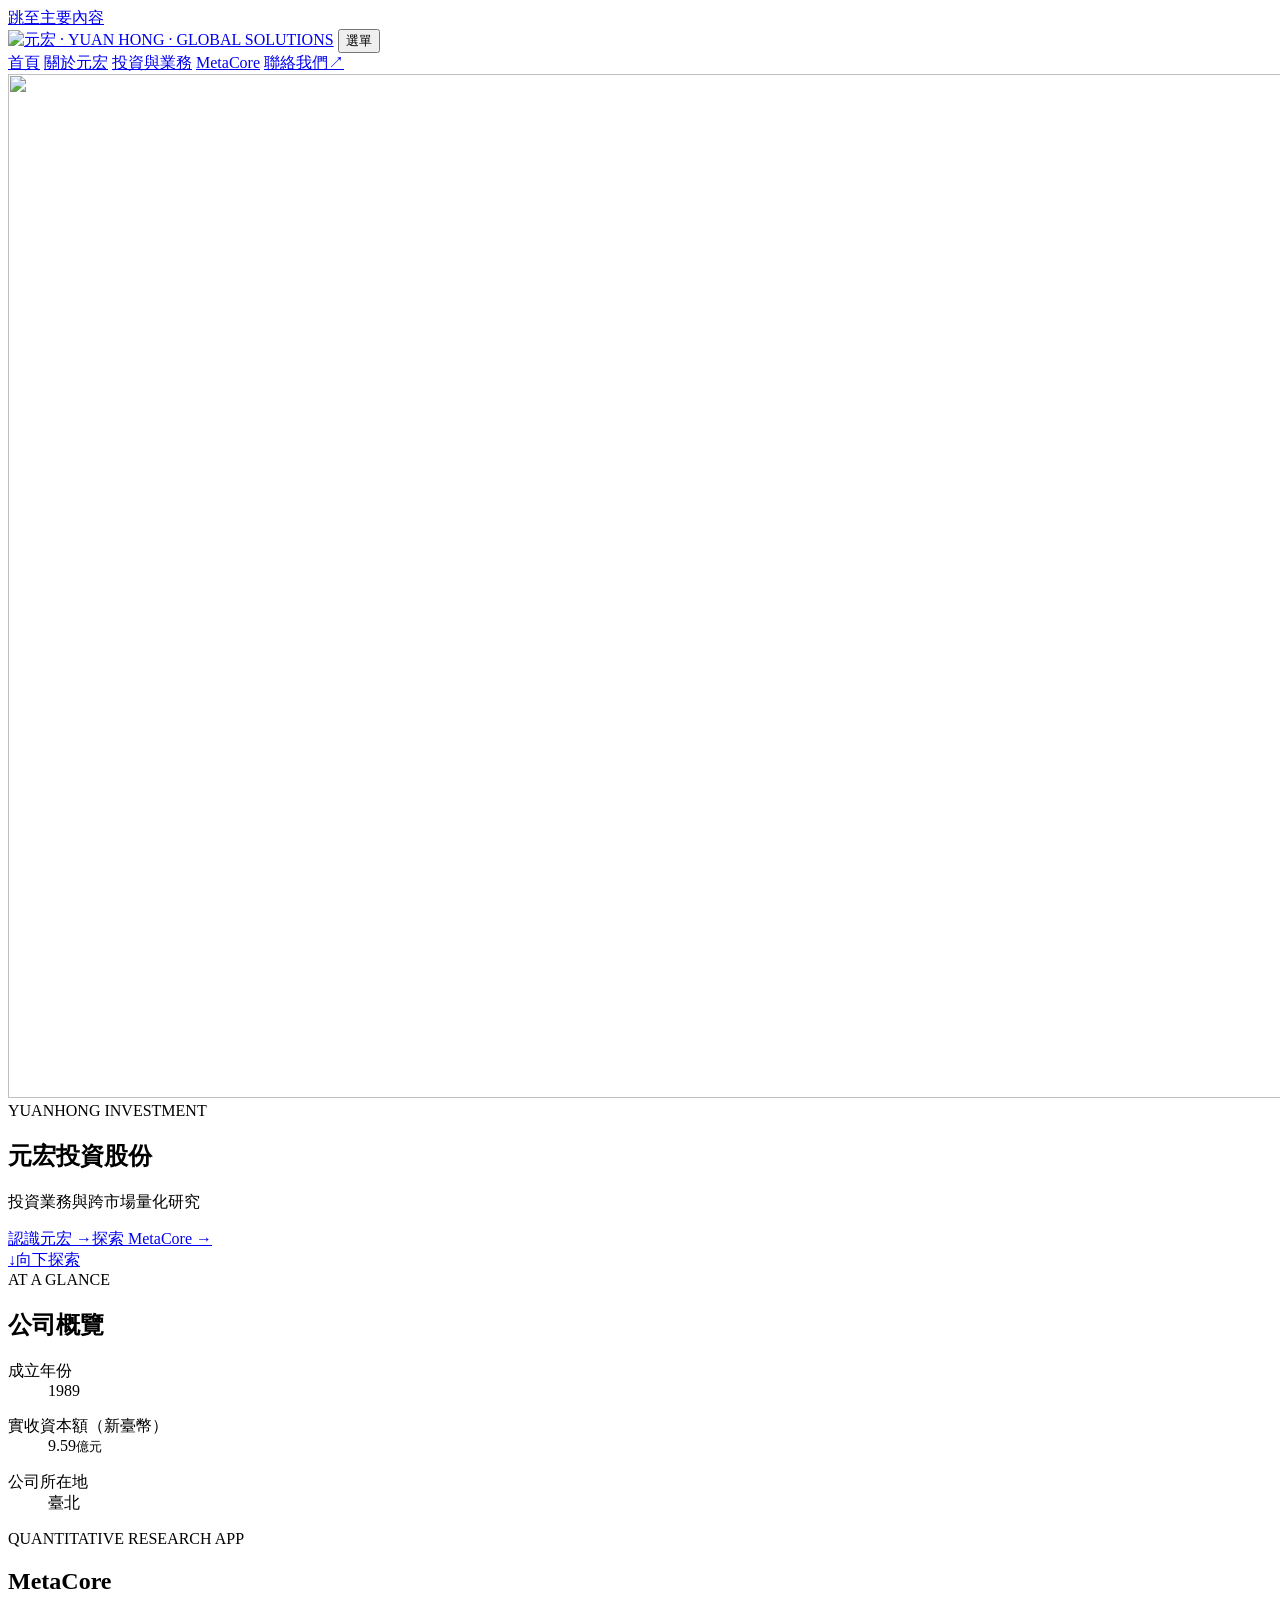
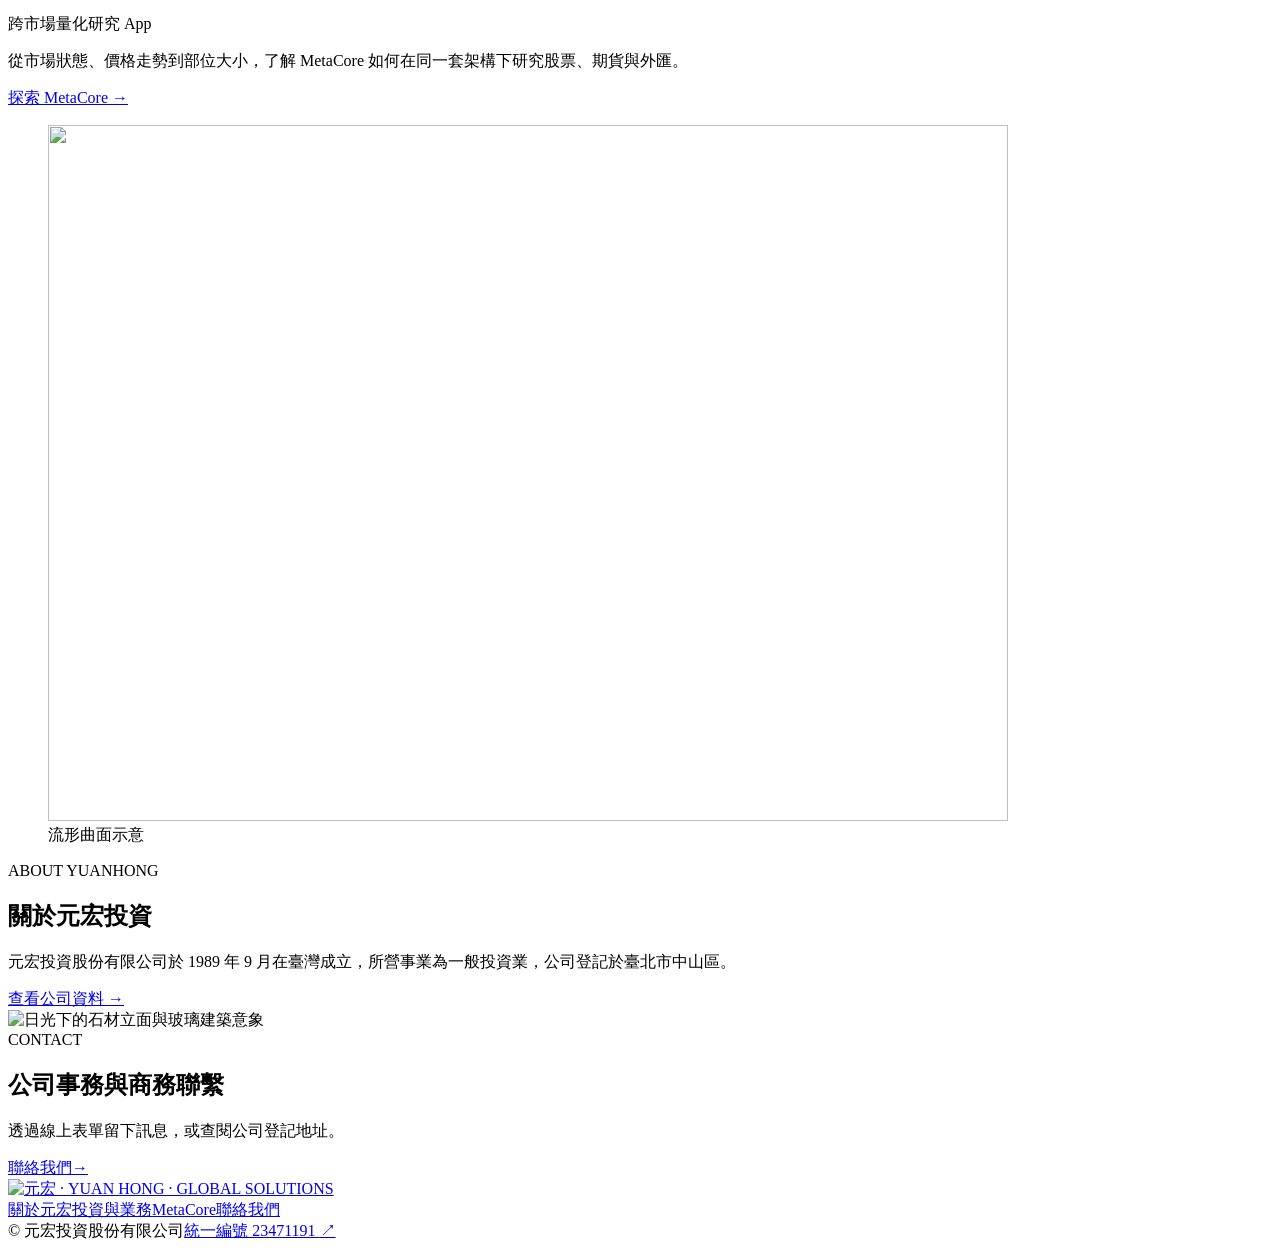
==== index.html @ 1227de46 "Add the Yuan Hong Investment website pages" ====
<!doctype html>
<html lang="zh-Hant-TW">
<head>
  <meta charset="utf-8">
  <meta name="viewport" content="width=device-width, initial-scale=1">
  <meta name="theme-color" content="#091a25">
  <meta name="description" content="元宏投資股份有限公司成立於 1989 年。瀏覽公司介紹、投資業務、MetaCore 量化研究 App 與聯絡資料。">
  <title>元宏投資股份有限公司</title>
  <link rel="icon" href="assets/brand.png" type="image/png">
  <link rel="stylesheet" href="assets/style.css">
  <link rel="stylesheet" href="assets/product.css">
  <script src="assets/site.js" defer></script>
</head>
<body><a class="skip" href="#main">跳至主要內容</a>
<header class="mast"><div class="wrap mast-inner">
  <a class="brand" href="index.html" aria-label="元宏投資股份首頁"><img class="brand-lockup" src="assets/yuanhong-global-solutions.png" width="642" height="350" alt="元宏 · YUAN HONG · GLOBAL SOLUTIONS"></a>
  <button type="button" class="menu-toggle" aria-expanded="false" aria-controls="main-nav"><span class="menu-icon" aria-hidden="true"></span><span class="menu-label">選單</span></button>
  <nav class="nav" id="main-nav" aria-label="主要導覽"><a class="nav-link" href="index.html" aria-current="page">首頁</a>
<a class="nav-link" href="about.html">關於元宏</a>
<a class="nav-link" href="business.html">投資與業務</a>
<a class="nav-link" href="metacore.html">MetaCore</a>
<a class="nav-link nav-cta" href="contact.html">聯絡我們<span class="arrow" aria-hidden="true">↗</span></a></nav>
</div></header>
<main id="main"><section class="hero">
  <img class="scenery" src="assets/coast.webp" alt="" width="1536" height="1024" fetchpriority="high">
  <div class="wrap hero-inner"><div class="eyebrow" lang="en">YUANHONG INVESTMENT</div><h1 class="corporate-head">元宏投資股份</h1><p class="subtitle">投資業務與跨市場量化研究</p><div class="hero-actions"><a class="cta gold-btn" href="about.html">認識元宏 <span class="arrow" aria-hidden="true">→</span></a><a class="hero-product" href="metacore.html">探索 MetaCore <span class="arrow" aria-hidden="true">→</span></a></div></div>
  <div class="hero-base"><div class="wrap"><a class="scroll-link" href="#overview"><i aria-hidden="true">↓</i>向下探索</a></div></div>
</section>
<section class="facts" id="overview" aria-labelledby="overview-title"><div class="wrap facts-grid">
  <div class="facts-intro"><div class="kicker" lang="en">AT A GLANCE</div><h2 id="overview-title">公司概覽</h2></div>
  <dl class="fact"><dt>成立年份</dt><dd><span class="num">1989</span></dd></dl>
  <dl class="fact"><dt>實收資本額（新臺幣）</dt><dd><span class="num">9.59</span><small>億元</small></dd></dl>
  <dl class="fact"><dt>公司所在地</dt><dd>臺北</dd></dl>
</div></section>
<section class="product-panel" aria-labelledby="product-home-title"><div class="wrap product-panel-inner">
  <div><div class="eyebrow" lang="en">QUANTITATIVE RESEARCH APP</div><h2 class="product-heading" id="product-home-title" lang="en">MetaCore</h2><p class="prod-class">跨市場量化研究 App</p>
  <p class="prod-desc">從市場狀態、價格走勢到部位大小，了解 MetaCore 如何在同一套架構下研究股票、期貨與外匯。</p><a class="cta outline-btn" href="metacore.html">探索 MetaCore <span class="arrow" aria-hidden="true">→</span></a></div><figure class="product-art"><img src="assets/manifold.webp" width="960" height="696" alt=""><figcaption>流形曲面示意</figcaption></figure>
</div></section>
<section class="section"><div class="wrap split">
  <div><div class="kicker" lang="en">ABOUT YUANHONG</div><h2>關於元宏投資</h2><p class="body-copy">元宏投資股份有限公司於 1989 年 9 月在臺灣成立，所營事業為一般投資業，公司登記於臺北市中山區。</p><a class="text-link" href="about.html">查看公司資料 <span class="arrow" aria-hidden="true">→</span></a></div>
  <img class="arch" width="1536" height="1024" loading="lazy" src="assets/architecture.webp" alt="日光下的石材立面與玻璃建築意象">
</div></section>
<section class="banner"><div class="wrap banner-row"><div><div class="eyebrow" lang="en">CONTACT</div><h2>公司事務與商務聯繫</h2><p>透過線上表單留下訊息，或查閱公司登記地址。</p></div><a class="cta outline-btn" href="contact.html#inquiry">聯絡我們<span class="arrow" aria-hidden="true">→</span></a></div></section></main>
<footer class="footer"><div class="wrap">
  <div class="footer-top"><a class="brand" href="index.html" aria-label="元宏投資股份首頁"><img class="brand-lockup" src="assets/yuanhong-global-solutions.png" width="642" height="350" alt="元宏 · YUAN HONG · GLOBAL SOLUTIONS"></a><nav class="foot-nav" aria-label="頁尾導覽"><a href="about.html">關於元宏</a><a href="business.html">投資與業務</a><a href="metacore.html">MetaCore</a><a href="contact.html">聯絡我們</a></nav></div>
  <div class="foot-base"><span>© 元宏投資股份有限公司</span><a href="https://findbiz.nat.gov.tw/fts/company/23471191" target="_blank" rel="noopener noreferrer">統一編號 23471191 <span class="arrow" aria-hidden="true">↗</span></a></div>
</div></footer></body>
</html>
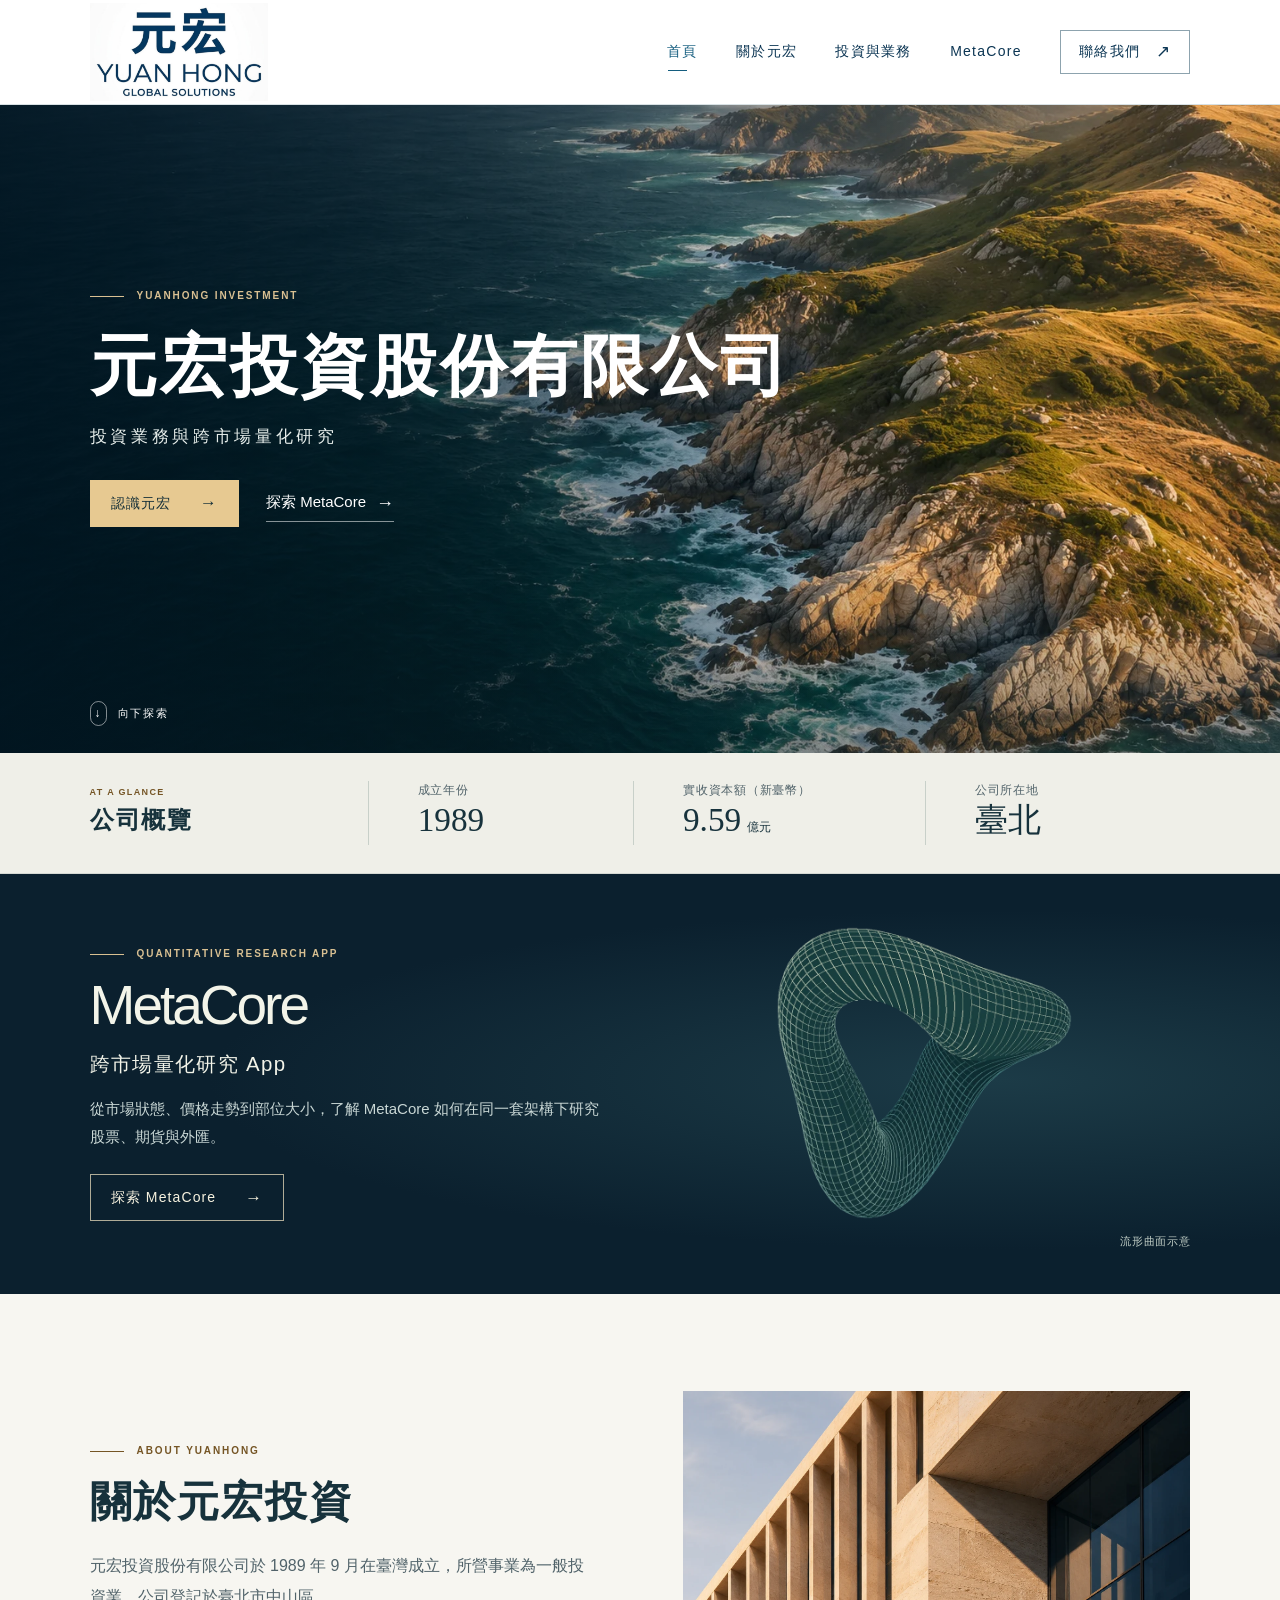
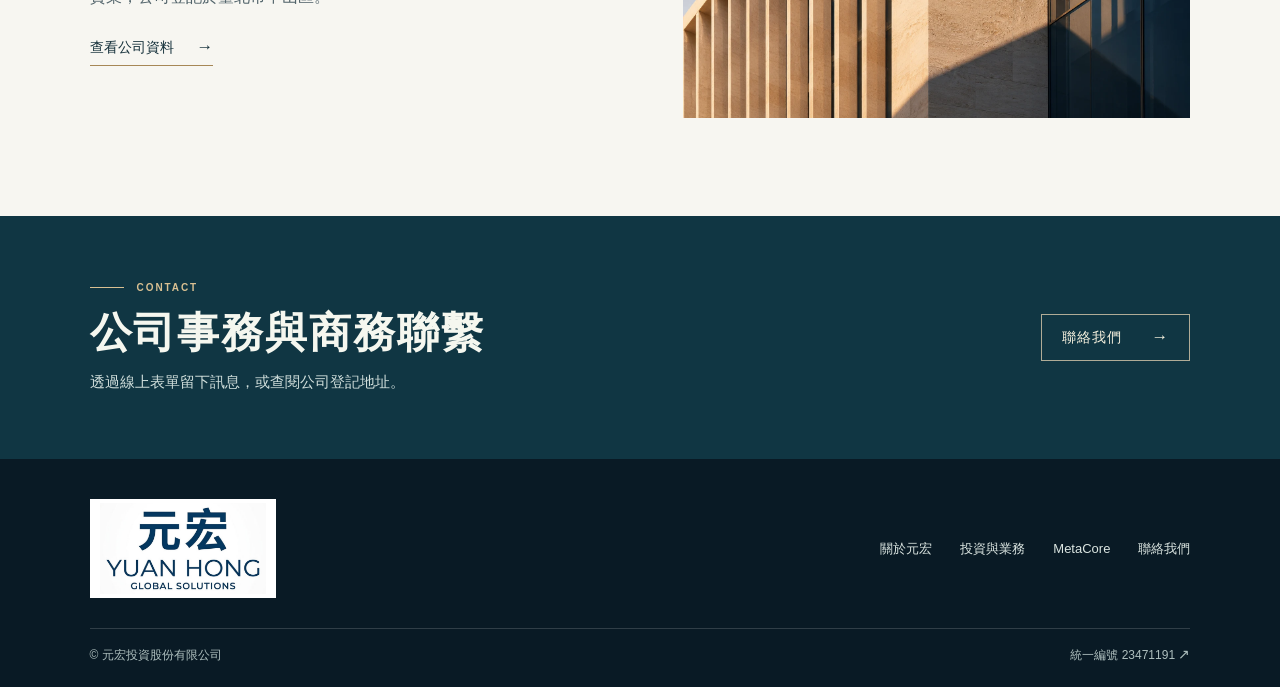
==== commit 3944e003: "Show the full registered company name in the homepage heading" ====
--- a/index.html
+++ b/index.html
@@ -23,7 +23,7 @@
 </div></header>
 <main id="main"><section class="hero">
   <img class="scenery" src="assets/coast.webp" alt="" width="1536" height="1024" fetchpriority="high">
-  <div class="wrap hero-inner"><div class="eyebrow" lang="en">YUANHONG INVESTMENT</div><h1 class="corporate-head">元宏投資股份</h1><p class="subtitle">投資業務與跨市場量化研究</p><div class="hero-actions"><a class="cta gold-btn" href="about.html">認識元宏 <span class="arrow" aria-hidden="true">→</span></a><a class="hero-product" href="metacore.html">探索 MetaCore <span class="arrow" aria-hidden="true">→</span></a></div></div>
+  <div class="wrap hero-inner"><div class="eyebrow" lang="en">YUANHONG INVESTMENT</div><h1 class="corporate-head" style="word-break: keep-all">元宏投資<wbr>股份有限公司</h1><p class="subtitle">投資業務與跨市場量化研究</p><div class="hero-actions"><a class="cta gold-btn" href="about.html">認識元宏 <span class="arrow" aria-hidden="true">→</span></a><a class="hero-product" href="metacore.html">探索 MetaCore <span class="arrow" aria-hidden="true">→</span></a></div></div>
   <div class="hero-base"><div class="wrap"><a class="scroll-link" href="#overview"><i aria-hidden="true">↓</i>向下探索</a></div></div>
 </section>
 <section class="facts" id="overview" aria-labelledby="overview-title"><div class="wrap facts-grid">
--- a/assets/style.css
+++ b/assets/style.css
@@ -0,0 +1,156 @@
+:root {
+  --navy: #0a2633;
+  --deep: #081f2b;
+  --ink: #17323c;
+  --muted: #51636a;
+  --paper: #f7f6f1;
+  --line: #d5d9d3;
+  --gold: #e7c78d;
+  --gold-ink: #755525;
+  --serif: "Noto Serif TC", "Noto Serif CJK TC", "Songti TC", "Noto Serif SC", "PMingLiU", "SimSun", Georgia, serif;
+  --sans: "Instrument Sans", "Noto Sans TC", "Microsoft JhengHei", "PingFang TC", Arial, sans-serif;
+}
+* { box-sizing: border-box; }
+html { scroll-behavior: smooth; }
+body { margin: 0; color: var(--ink); background: var(--paper); font-family: var(--sans); line-height: 1.65; }
+a { color: inherit; text-decoration: none; }
+button { font: inherit; color: inherit; cursor: pointer; }
+a:focus-visible, button:focus-visible, summary:focus-visible { outline: 3px solid #e7a63c; outline-offset: 5px; }
+img { display: block; width: 100%; height: auto; }
+p, h1, h2, h3, figure, dl, dd { margin: 0; }
+h1, h2, h3 { text-wrap: balance; }
+.wrap { width: min(86%, 1256px); margin: 0 auto; }
+.skip { position: fixed; top: -100px; z-index: 20; padding: 12px 20px; background: white; }
+.skip:focus { top: 5px; left: 5px; }
+.mast { position: relative; z-index: 5; color: #f9f9f4; background: var(--deep); border-bottom: 1px solid #ffffff1c; }
+.mast-inner { min-height: 83px; display: flex; align-items: center; justify-content: space-between; gap: 24px; }
+.brand { display: inline-flex; gap: 13px; align-items: center; flex-shrink: 0; }
+.brand-text { display: grid; gap: 1px; }
+.brand-name { font-family: var(--serif); font-weight: 700; letter-spacing: .16em; font-size: 23px; line-height: 1.3; }
+.brand-en, .eyebrow, .kicker, .tiny-en { font-family: Arial, sans-serif; font-weight: 600; }
+.brand-en { font-size: 8px; letter-spacing: .19em; line-height: 1.4; color: #e4d9bd; }
+.nav { display: flex; gap: clamp(20px, 3vw, 48px); align-items: center; }
+.nav-link { font-size: 14px; letter-spacing: .09em; position: relative; padding: 9px 0; color: #e5ebe9; }
+.nav-link:hover, .nav-link[aria-current="page"] { color: var(--gold); }
+.nav-link[aria-current="page"]::after { content: ""; position: absolute; bottom: 2px; left: 1px; width: 19px; height: 1px; background: var(--gold); }
+.nav-cta { display: inline-flex; align-items: center; gap: 16px; padding: 9px 18px; border: 1px solid #9c997f; }
+.nav-cta:hover, .nav-cta[aria-current="page"] { background: #203842; }
+.nav-cta[aria-current="page"]::after { display: none; }
+.menu-toggle { display: none; }
+.arrow { font-family: Arial, sans-serif; font-size: 1.2em; line-height: 1; font-weight: 400; }
+.hero { position: relative; isolation: isolate; overflow: hidden; color: white; background: #12313d; }
+.hero .scenery, .inner-hero .scenery { position: absolute; z-index: -2; inset: 0; height: 100%; object-fit: cover; object-position: 50% 48%; }
+.hero::before,.inner-hero::before { content: ""; position: absolute; z-index: -1; inset: 0; background: linear-gradient(90deg,rgba(1,21,32,.84) 0%,rgba(3,23,31,.51) 33%,rgba(4,23,32,.12) 59%,transparent 85%),linear-gradient(0deg,#061c2766,transparent 29%); }
+.hero-inner { display: flex; flex-direction: column; justify-content: center; min-height: clamp(568px, 72svh, 765px); padding-block: 65px 108px; }
+.eyebrow,.kicker { display: flex; align-items: center; gap: 13px; font-size: 10px; letter-spacing: .19em; }
+.eyebrow { color: var(--gold); }
+.eyebrow::before,.kicker::before { content:""; display:inline-block; width: 34px; height: 1px; background:currentColor; }
+.hero h1 { font-family: var(--serif); font-weight: 600; font-size: clamp(62px, 5.9vw, 98px); line-height: 1.25; letter-spacing: .045em; margin: 20px 0 15px; }
+.hero h1 span { display: block; }
+.hero .subtitle { color: #e7eeeb; font-size: clamp(15px,1.3vw,20px); letter-spacing: .22em; }
+.cta { display: inline-flex; align-items: center; justify-content: space-between; gap: 29px; min-height: 46px; padding: 11px 20px; font-size: 14px; letter-spacing: .08em; transition: background .2s,color .2s; }
+.gold-btn { background: #e7c991; color: #142f38; border: 1px solid transparent; }
+.gold-btn:hover { background: #f3deb6; }
+.hero .cta { align-self: flex-start; margin-top: 30px; }
+.hero-base { position: absolute; bottom: 22px; left: 0; right: 0; }
+.scroll-link { display: inline-flex; align-items: center; gap: 11px; padding: 5px 0; font-size: 11px; letter-spacing: .15em; }
+.scroll-link i { width: 17px; height: 25px; border:1px solid #ffffff82; border-radius: 12px; display: grid; place-items: center; font-style: normal; font-size: 12px; }
+.facts { background: #efefe8; border-bottom: 1px solid var(--line); }
+.facts-grid { display: grid; grid-template-columns: 1.05fr 1fr 1.1fr 1fr; align-items: center; padding-block: 28px; }
+.kicker { color: var(--gold-ink); }
+.facts-intro .kicker { font-size: 9px; letter-spacing: .15em; }
+.facts-intro .kicker::before { display: none; }
+.facts-intro h2 { font-family: var(--serif); font-size: 24px; font-weight: 600; letter-spacing: .08em; margin-top: 2px; }
+.fact { padding-left: clamp(20px,3.8vw,64px); border-left:1px solid #c8d0c9; }
+.fact dt { color: var(--muted); font-size: 12px; letter-spacing: .065em; line-height: 1.5; }
+.fact dd { font-family: var(--serif); font-size: clamp(27px,2.6vw,40px); line-height: 1.25; margin-bottom: 4px; }
+.fact .num { font-family: Georgia, 'Times New Roman', serif; font-weight: 400; font-variant-numeric: lining-nums; }
+.fact small { font-family: var(--sans); font-size: .36em; margin-left: .45em; }
+.section { padding-block: clamp(58px,7.6vw,118px); }
+.split { display: grid; grid-template-columns: 1fr 1.02fr; align-items: center; gap: clamp(45px,7.5vw,122px); }
+.section h2, .banner h2 { font: 600 clamp(31px,3.25vw,53px)/1.4 var(--serif); letter-spacing: .045em; margin: 13px 0 19px; }
+.body-copy { line-height: 1.95; color: var(--muted); font-size: 16px; max-width: 46em; }
+.text-link { width: fit-content; color: var(--ink); display: inline-flex; align-items: center; gap: 23px; font-size: 14px; margin-top: 24px; padding-bottom: 6px; border-bottom: 1px solid #a68756; }
+.text-link:hover { color: var(--gold-ink); }
+.arch { aspect-ratio: 1.55; object-fit: cover; }
+.banner { color: #f5f7ef; background: #103643; padding-block: clamp(42px,5vw,75px); }
+.banner-row { display: flex; align-items: center; justify-content: space-between; gap: 30px; }
+.banner h2 { margin: 8px 0; }
+.banner p { color: #d1dfdc; font-size: 15px; }
+.outline-btn { color: #f7f2df; border:1px solid #b0ac97; flex-shrink: 0; }
+.outline-btn:hover { color: var(--deep); background: #e7d5b4; }
+.footer { background: var(--deep); color: #dbe5e1; font-size: 13px; padding: 40px 0 22px; }
+.footer-top, .foot-base { display: flex; align-items: center; justify-content: space-between; gap: 20px; }
+.footer .brand { gap: 10px; }
+.footer .brand-name { font-size: 18px; }
+
+.foot-nav { display: flex; flex-wrap: wrap; gap: 16px 28px; }
+.foot-nav a:hover,.foot-base a:hover { color: var(--gold); }
+.foot-base { border-top: 1px solid #ffffff28; margin-top: 30px; padding-top: 17px; color: #aebfbe; font-size: 12px; }
+.inner-hero { position: relative; isolation: isolate; overflow: hidden; background: var(--navy); color: white; }
+.inner-hero .wrap { min-height: clamp(265px,32vw,390px); display: flex; flex-direction: column; justify-content: center; padding: 48px 0; }
+.inner-hero h1 { font: 600 clamp(40px,5vw,78px)/1.32 var(--serif); letter-spacing: .08em; margin: 14px 0 9px; }
+.inner-hero p { color: #e1eae8; font-size: 15px; letter-spacing: .06em; }
+.inner-hero.arch-head .scenery { object-position: 50% 42%; }
+.inner-hero.arch-head::before { background: linear-gradient(90deg,#061e2be8 0%,#0a2435be 38%,#0a283e2e 86%); }
+.inner-hero.contact-head .scenery { object-position: 42% 70%; }
+.inner-hero.business-head .scenery { object-position: 65% 82%; }
+.content-split { display: grid; grid-template-columns: minmax(240px,.85fr) minmax(0,1.4fr); gap: clamp(40px,7vw,110px); }
+.content-split h2 { margin-bottom: 14px; }
+.details { border-top: 2px solid #34515a; }
+.detail { display: grid; grid-template-columns: minmax(100px, .7fr) minmax(0,1.5fr); column-gap: 14px; padding: 18px 0; border-bottom: 1px solid var(--line); font-size: 15px; }
+.detail dt { color: #576a6f; }
+.detail dd { font-weight: 600; }
+.soft-section { background: #eaeee8; }
+.article h3 { font: 600 24px/1.45 var(--serif); margin-bottom: 9px; }
+.article + .article { margin-top: 30px; padding-top: 26px; border-top: 1px solid var(--line); }
+.contact-panel { background:#fffef9; border:1px solid var(--line); padding: clamp(22px,4vw,54px); }
+.contact-panel h3 { font: 600 clamp(24px,2.65vw,40px)/1.4 var(--serif); margin: 10px 0 12px; }
+.contact-panel address { font-style: normal; font-size: 17px; line-height: 1.8; }
+.contact-actions { display: flex; flex-wrap: wrap; align-items:center; gap: 9px 24px; margin-top: 20px; }
+.contact-actions .text-link { margin: 0; }
+.copy { border: 1px solid #8a9c9d; background: transparent; min-height: 40px; padding: 7px 14px; font-size:14px; }
+.copy:hover { background: #edf1eb; }
+.status { color:#466754; font-size: 13px; }
+@media(max-width:780px) {
+ .wrap { width: 89%; }
+ .mast-inner { min-height: 70px; }
+ .brand-name { font-size:20px; } 
+ .menu-toggle { display: inline-flex; align-items: center; gap: 9px; padding: 9px 0 9px 10px; border: 0; background: transparent; color: white; font-size: 13px; letter-spacing: .08em; }
+ .menu-icon { width: 20px; height: 12px; position: relative; border-top:1px solid currentColor; border-bottom:1px solid currentColor; }
+ .menu-icon::after { content:""; position:absolute; left:0; right:5px; top:5px; border-top:1px solid currentColor; }
+ .nav { display:none; position:absolute; top:100%; left:0; right:0; background:var(--deep); padding: 9px 5.5% 25px; border-top: 1px solid #ffffff21; }
+ .nav.open { display:grid; gap:0; }
+ .nav-link { padding: 13px 4px; border-bottom: 1px solid #ffffff26; }
+ .nav-link[aria-current="page"]::after { display: none; }
+ .nav-cta { border-width: 0 0 1px; justify-content: space-between; }
+ .facts-grid { grid-template-columns: 1fr 1fr 1.05fr; row-gap: 19px; }
+ .facts-intro { grid-column:1/-1; display:flex; align-items:center; gap:14px; }
+ .facts-intro h2 { font-size:20px; margin:0; order:-1; }
+ .fact { padding-left:18px; }
+ .fact:nth-child(2) { padding-left:0; border:0; }
+ .fact dd { font-size:30px; } .fact dt { font-size:11px; }
+ .hero-inner { min-height: 570px; } .hero h1 { font-size:clamp(52px,8.5vw,68px); }
+ .split { gap: 28px; }
+ .content-split { grid-template-columns: 1fr; gap:28px; }
+ .footer-top { align-items:flex-start; flex-direction:column; }
+}
+@media(max-width:580px) {
+ .hero-inner { min-height:clamp(470px,68svh,600px); padding: 58px 0 88px; }
+ .hero .scenery { object-position: 59% 45%; }
+ .hero::before { background: linear-gradient(90deg,#07212fc7 0%,#09212e75 56%,#09212e0d),linear-gradient(0deg,#05182280,transparent 69%); }
+ .hero h1 { margin: 18px 0 14px; font-size: clamp(45px,10.8vw,63px); }
+ .eyebrow,.kicker { font-size: 9px; }
+ .hero .subtitle { font-size:14px; letter-spacing:.12em; }
+ .hero .cta { margin-top:24px; }
+ .hero-base { bottom:17px; }
+ .facts-grid { padding-block:22px; }
+ .fact dd { font-size: 27px; } .fact { padding-left:13px; }
+ .split { grid-template-columns:1fr; }
+ .banner-row { flex-direction:column; align-items:flex-start; gap:20px; }
+ .foot-base { flex-direction:column; align-items:flex-start; gap:6px; }
+ .inner-hero .wrap { min-height:260px; }
+ .detail { grid-template-columns:90px minmax(0,1fr); }
+ .contact-panel address { font-size:16px; }
+}
+@media(prefers-reduced-motion:reduce){html { scroll-behavior:auto; } *,*::before,*::after { transition:none!important; }}
--- a/assets/product.css
+++ b/assets/product.css
@@ -0,0 +1,77 @@
+:root { --deep: #091a25; --navy: #102737; --gold: #d9c092; }
+.brand-lockup { display: block; width: 178px; max-width: 100%; height: auto; }
+.mast { background: #fff; color: #0b3553; border-bottom-color: #d8e1e4; }
+.mast-inner { min-height: 104px; }
+.mast .nav-link, .mast .menu-toggle { color: #0b3553; }
+.mast .nav-link:hover, .mast .nav-link[aria-current="page"] { color: #145d7f; }
+.mast .nav-link[aria-current="page"]::after { background: #145d7f; }
+.mast .nav-cta { border-color: #8da3ae; }
+.mast .nav-cta:hover, .mast .nav-cta[aria-current="page"] { background: #eef4f5; }
+.footer .brand { padding: 4px 10px; background: #fff; }
+.footer .brand-lockup { width: 166px; }
+@media (max-width:780px) {
+ .mast .brand-lockup { width: 157px; }
+ .mast-inner { min-height: 90px; }
+ .mast .nav { background:#fff; border-top-color:#d8e1e4; }
+ .mast .nav-link { border-bottom-color:#d8e1e4; }
+}
+.hero-actions { display: flex; gap: 27px; align-items: center; flex-wrap: wrap; margin-top: 29px; }
+.hero-actions .cta { margin: 0; }
+.hero-product { display: inline-flex; align-items: center; gap: 10px; padding: 6px 0; border-bottom: 1px solid #ffffff86; font-size: 15px; }
+.hero-product:hover { color: var(--gold); }
+.hero h1.corporate-head { font-size: clamp(47px,5.2vw,84px); }
+.product-panel, .product-hero { background: #0b202e; color: #f3f4e9; position: relative; overflow: hidden; isolation: isolate; }
+.product-panel::before, .product-hero::before { content: ""; position: absolute; inset: 0; z-index: -1; background: radial-gradient(ellipse at 78% 49%,#1c3b47 0%,transparent 56%); }
+.product-hero .wrap, .product-panel-inner { display: grid; grid-template-columns: 1fr 1.04fr; min-height: 370px; align-items: center; gap: 5%; padding-block: 44px; }
+.product-hero .wrap { min-height: clamp(430px,41vw,610px); }
+.product-heading, .product-panel .product-heading { font-family: "Instrument Sans", "Segoe UI", Arial, sans-serif; font-weight: 500; font-size: clamp(49px,6.1vw,88px); letter-spacing: -.055em; line-height: 1.05; margin: 15px 0 14px; }
+.product-panel .product-heading { font-size: clamp(44px,4.3vw,66px); }
+.prod-class { font-size: clamp(17px,1.6vw,24px); letter-spacing: .065em; line-height: 1.5; }
+.prod-desc { color: #c9d7d5; max-width: 36em; margin-top: 15px; line-height: 1.85; font-size: 15px; }
+.product-hero .cta, .product-panel .cta { margin-top: 24px; }
+.product-art { position: relative; margin: 0; min-width: 0; }
+.product-art img { position: relative; width: 100%; max-height: 430px; object-fit: contain; }
+.product-art figcaption { font-size: 11px; color: #bfccc4; text-align: right; margin-top: 4px; letter-spacing: .06em; }
+.product-panel .product-art img { max-height: 310px; }
+.architecture-area { padding-block: clamp(55px,6.2vw,95px); }
+.architecture-area h2 { font-family: "Instrument Sans", "Segoe UI", Arial, sans-serif; font-weight: 500; letter-spacing: -.045em; margin-bottom: 5px; }
+.arch-name { font-size: 18px; letter-spacing: .04em; margin-bottom: 15px; }
+.flow { display: grid; grid-template-columns: 1fr 1.2fr 1fr; gap: 32px; margin-top: 36px; }
+.flow-cell { position:relative; border-top: 2px solid #b7bfb4; padding: 15px 0 2px; }
+.flow-cell:nth-child(2) { border-color: #987a4c; }
+.flow-cell:not(:last-child)::after { content: "→"; position: absolute; right: -24px; top: 12px; color: #798b87; }
+.flow-cell h3 { font-size: 16px; font-weight: 650; margin-bottom: 5px; }
+.flow-cell p { font-size: 14px; line-height: 1.75; color: var(--muted); }
+.model-area { background: #e9eee8; }
+.model-grid { display: grid; grid-template-columns: .63fr 1.37fr; gap: clamp(28px,5.5vw,82px); }
+.model-area h2 { font-size: clamp(31px,3vw,47px); }
+.model-row { padding: 22px 0; border-top: 1px solid #bfcabf; }
+.model-row:first-child { padding-top: 12px; border-top: 2px solid #37525b; }
+.model-row:last-child { border-bottom: 1px solid #bfcabf; }
+.model-name { font: 600 clamp(20px,2vw,28px)/1.5 var(--serif); }
+.model-english { display:block; font-family: Arial, sans-serif; color: #5a6967; font-size: 12px; margin-top: 3px; line-height: 1.5; }
+.model-row p { margin-top: 10px; line-height: 1.85; font-size:15px; color: var(--muted); }
+.model-function { display:block; font-size:12px; font-weight: 700; letter-spacing: .08em; color: #80502d; margin-bottom: 4px; }
+@media(max-width: 980px) and (min-width:781px) {
+  .mast-inner { width: 92%; } .nav { gap: 18px; }
+  .nav-link { font-size: 13px; } .nav-cta { padding-inline: 12px; }
+}
+@media(max-width:780px) {
+
+ .model-grid { grid-template-columns: 1fr; } .flow { gap: 23px; } .flow-cell:not(:last-child)::after { right: -18px; }
+}
+@media(max-width:580px) {
+ .hero h1.corporate-head { font-size: clamp(36px,9.1vw,50px); }
+ .hero-actions { gap: 18px; margin-top: 22px; }
+ .hero-product { font-size: 14px; }
+ .product-hero .wrap, .product-panel-inner { grid-template-columns: 1fr; gap: 15px; padding-block: 46px 26px; }
+ .product-art { justify-self: center; width: min(92%,340px); }
+ .product-art img, .product-panel .product-art img { max-height: 220px; }
+ .product-art figcaption { font-size: 10px; }
+ .flow { grid-template-columns: 1fr; gap: 18px; margin-top: 25px; } .flow-cell:not(:last-child)::after { display: none; }
+ .architecture-area h2 { font-size: clamp(28px,7.7vw,38px); }
+}
+
+
+.model-function { display: flex; align-items: center; gap: 10px; color: #625333; }
+.model-function::before { content: ""; width: 22px; height: 2px; background: #a58c5d; }
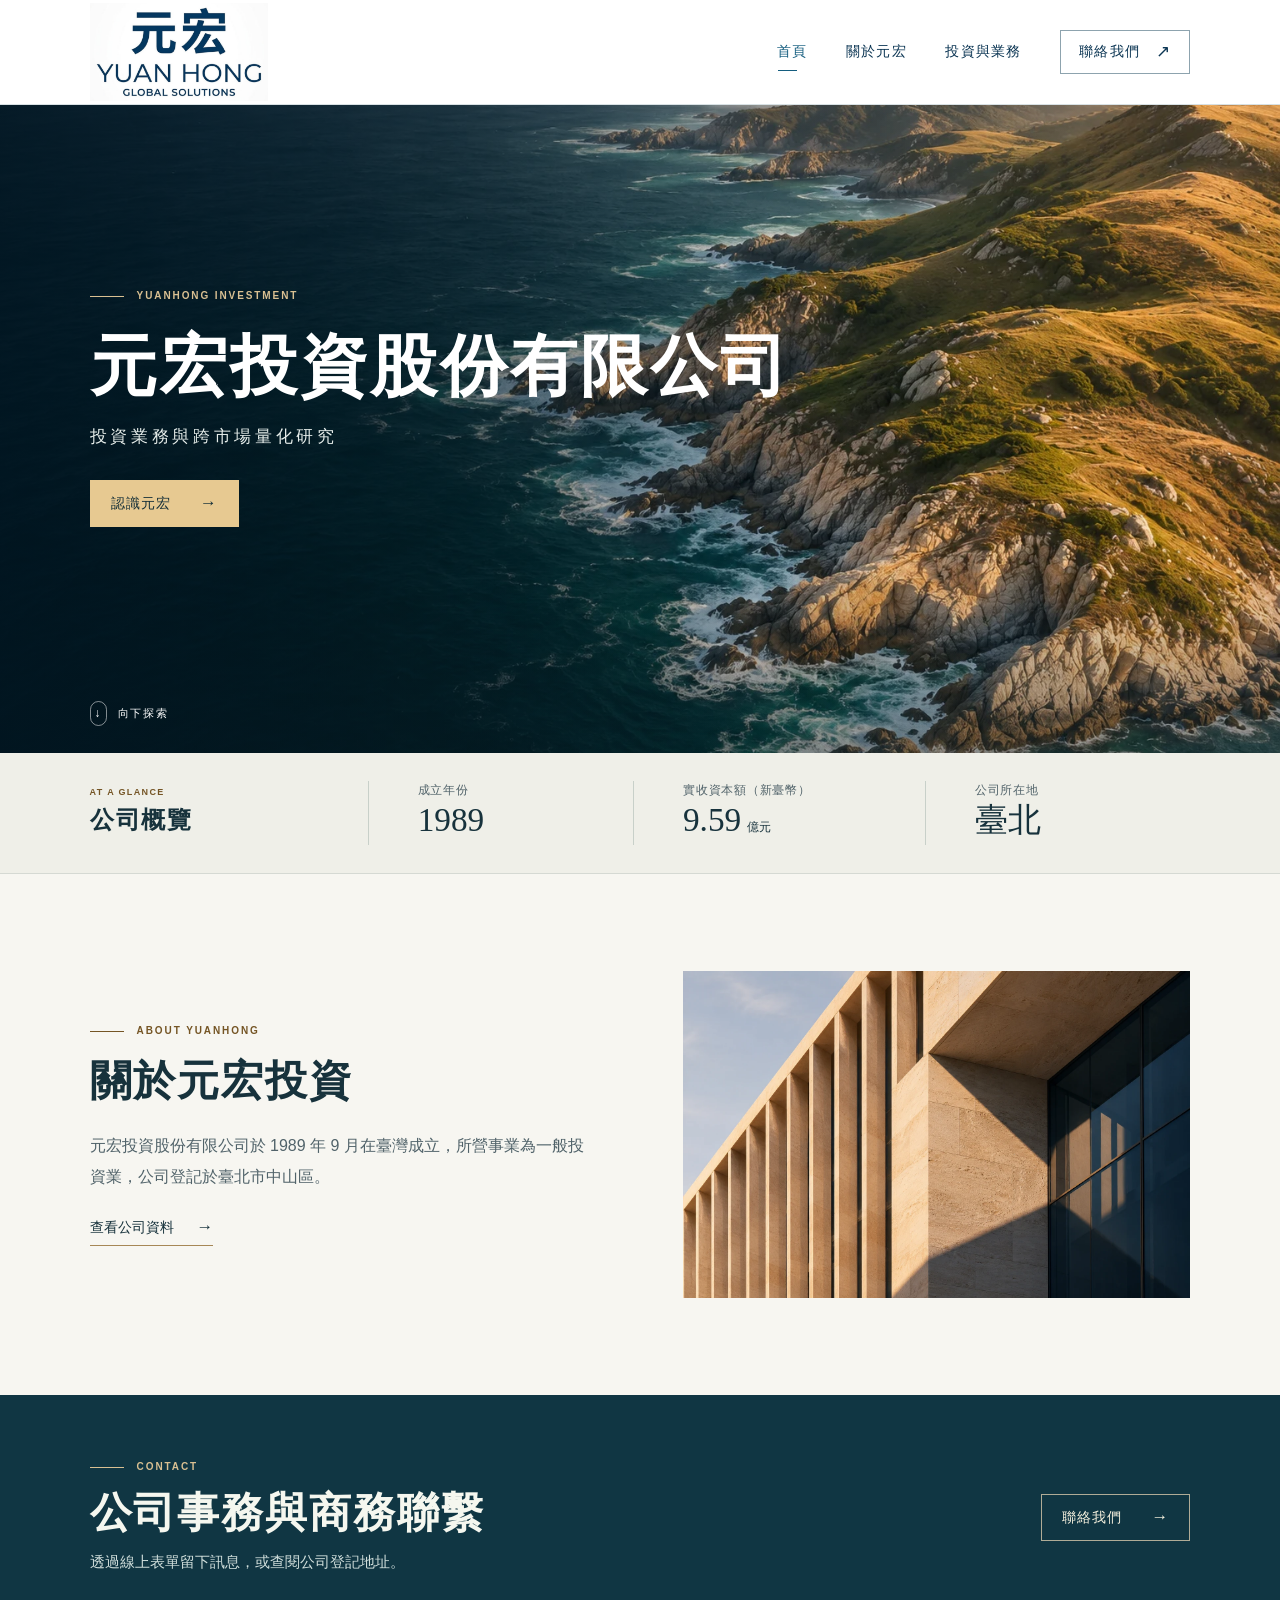
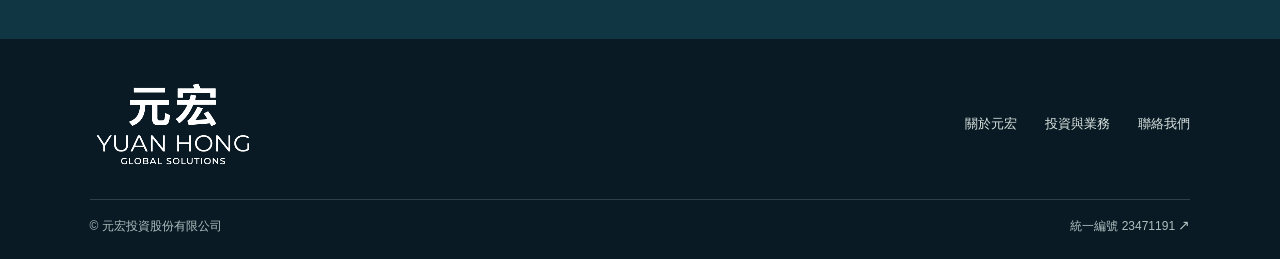
==== commit 67eb1caa: "Temporarily unpublish MetaCore and redirect its previous URL Restore the page, links and illustratio" ====
--- a/index.html
+++ b/index.html
@@ -4,7 +4,7 @@
   <meta charset="utf-8">
   <meta name="viewport" content="width=device-width, initial-scale=1">
   <meta name="theme-color" content="#091a25">
-  <meta name="description" content="元宏投資股份有限公司成立於 1989 年。瀏覽公司介紹、投資業務、MetaCore 量化研究 App 與聯絡資料。">
+  <meta name="description" content="元宏投資股份有限公司成立於 1989 年。瀏覽公司介紹、投資業務 與聯絡資料。">
   <title>元宏投資股份有限公司</title>
   <link rel="icon" href="assets/brand.png" type="image/png">
   <link rel="stylesheet" href="assets/style.css">
@@ -18,12 +18,11 @@
   <nav class="nav" id="main-nav" aria-label="主要導覽"><a class="nav-link" href="index.html" aria-current="page">首頁</a>
 <a class="nav-link" href="about.html">關於元宏</a>
 <a class="nav-link" href="business.html">投資與業務</a>
-<a class="nav-link" href="metacore.html">MetaCore</a>
 <a class="nav-link nav-cta" href="contact.html">聯絡我們<span class="arrow" aria-hidden="true">↗</span></a></nav>
 </div></header>
 <main id="main"><section class="hero">
   <img class="scenery" src="assets/coast.webp" alt="" width="1536" height="1024" fetchpriority="high">
-  <div class="wrap hero-inner"><div class="eyebrow" lang="en">YUANHONG INVESTMENT</div><h1 class="corporate-head" style="word-break: keep-all">元宏投資<wbr>股份有限公司</h1><p class="subtitle">投資業務與跨市場量化研究</p><div class="hero-actions"><a class="cta gold-btn" href="about.html">認識元宏 <span class="arrow" aria-hidden="true">→</span></a><a class="hero-product" href="metacore.html">探索 MetaCore <span class="arrow" aria-hidden="true">→</span></a></div></div>
+  <div class="wrap hero-inner"><div class="eyebrow" lang="en">YUANHONG INVESTMENT</div><h1 class="corporate-head" style="word-break: keep-all">元宏投資<wbr>股份有限公司</h1><p class="subtitle">投資業務與跨市場量化研究</p><div class="hero-actions"><a class="cta gold-btn" href="about.html">認識元宏 <span class="arrow" aria-hidden="true">→</span></a></div></div>
   <div class="hero-base"><div class="wrap"><a class="scroll-link" href="#overview"><i aria-hidden="true">↓</i>向下探索</a></div></div>
 </section>
 <section class="facts" id="overview" aria-labelledby="overview-title"><div class="wrap facts-grid">
@@ -32,17 +31,13 @@
   <dl class="fact"><dt>實收資本額（新臺幣）</dt><dd><span class="num">9.59</span><small>億元</small></dd></dl>
   <dl class="fact"><dt>公司所在地</dt><dd>臺北</dd></dl>
 </div></section>
-<section class="product-panel" aria-labelledby="product-home-title"><div class="wrap product-panel-inner">
-  <div><div class="eyebrow" lang="en">QUANTITATIVE RESEARCH APP</div><h2 class="product-heading" id="product-home-title" lang="en">MetaCore</h2><p class="prod-class">跨市場量化研究 App</p>
-  <p class="prod-desc">從市場狀態、價格走勢到部位大小，了解 MetaCore 如何在同一套架構下研究股票、期貨與外匯。</p><a class="cta outline-btn" href="metacore.html">探索 MetaCore <span class="arrow" aria-hidden="true">→</span></a></div><figure class="product-art"><img src="assets/manifold.webp" width="960" height="696" alt=""><figcaption>流形曲面示意</figcaption></figure>
-</div></section>
 <section class="section"><div class="wrap split">
   <div><div class="kicker" lang="en">ABOUT YUANHONG</div><h2>關於元宏投資</h2><p class="body-copy">元宏投資股份有限公司於 1989 年 9 月在臺灣成立，所營事業為一般投資業，公司登記於臺北市中山區。</p><a class="text-link" href="about.html">查看公司資料 <span class="arrow" aria-hidden="true">→</span></a></div>
   <img class="arch" width="1536" height="1024" loading="lazy" src="assets/architecture.webp" alt="日光下的石材立面與玻璃建築意象">
 </div></section>
 <section class="banner"><div class="wrap banner-row"><div><div class="eyebrow" lang="en">CONTACT</div><h2>公司事務與商務聯繫</h2><p>透過線上表單留下訊息，或查閱公司登記地址。</p></div><a class="cta outline-btn" href="contact.html#inquiry">聯絡我們<span class="arrow" aria-hidden="true">→</span></a></div></section></main>
 <footer class="footer"><div class="wrap">
-  <div class="footer-top"><a class="brand" href="index.html" aria-label="元宏投資股份首頁"><img class="brand-lockup" src="assets/yuanhong-global-solutions.png" width="642" height="350" alt="元宏 · YUAN HONG · GLOBAL SOLUTIONS"></a><nav class="foot-nav" aria-label="頁尾導覽"><a href="about.html">關於元宏</a><a href="business.html">投資與業務</a><a href="metacore.html">MetaCore</a><a href="contact.html">聯絡我們</a></nav></div>
+  <div class="footer-top"><a class="brand" href="index.html" aria-label="元宏投資股份首頁"><img class="brand-lockup" src="assets/yuanhong-global-solutions.png" width="642" height="350" alt="元宏 · YUAN HONG · GLOBAL SOLUTIONS"></a><nav class="foot-nav" aria-label="頁尾導覽"><a href="about.html">關於元宏</a><a href="business.html">投資與業務</a><a href="contact.html">聯絡我們</a></nav></div>
   <div class="foot-base"><span>© 元宏投資股份有限公司</span><a href="https://findbiz.nat.gov.tw/fts/company/23471191" target="_blank" rel="noopener noreferrer">統一編號 23471191 <span class="arrow" aria-hidden="true">↗</span></a></div>
 </div></footer></body>
 </html>
--- a/assets/product.css
+++ b/assets/product.css
@@ -7,8 +7,11 @@
 .mast .nav-link[aria-current="page"]::after { background: #145d7f; }
 .mast .nav-cta { border-color: #8da3ae; }
 .mast .nav-cta:hover, .mast .nav-cta[aria-current="page"] { background: #eef4f5; }
-.footer .brand { padding: 4px 10px; background: #fff; }
-.footer .brand-lockup { width: 166px; }
+.footer .brand { mix-blend-mode: screen; }
+.footer .brand-lockup {
+  width: 166px;
+  filter: grayscale(1) contrast(1.8) invert(1);
+}
 @media (max-width:780px) {
  .mast .brand-lockup { width: 157px; }
  .mast-inner { min-height: 90px; }
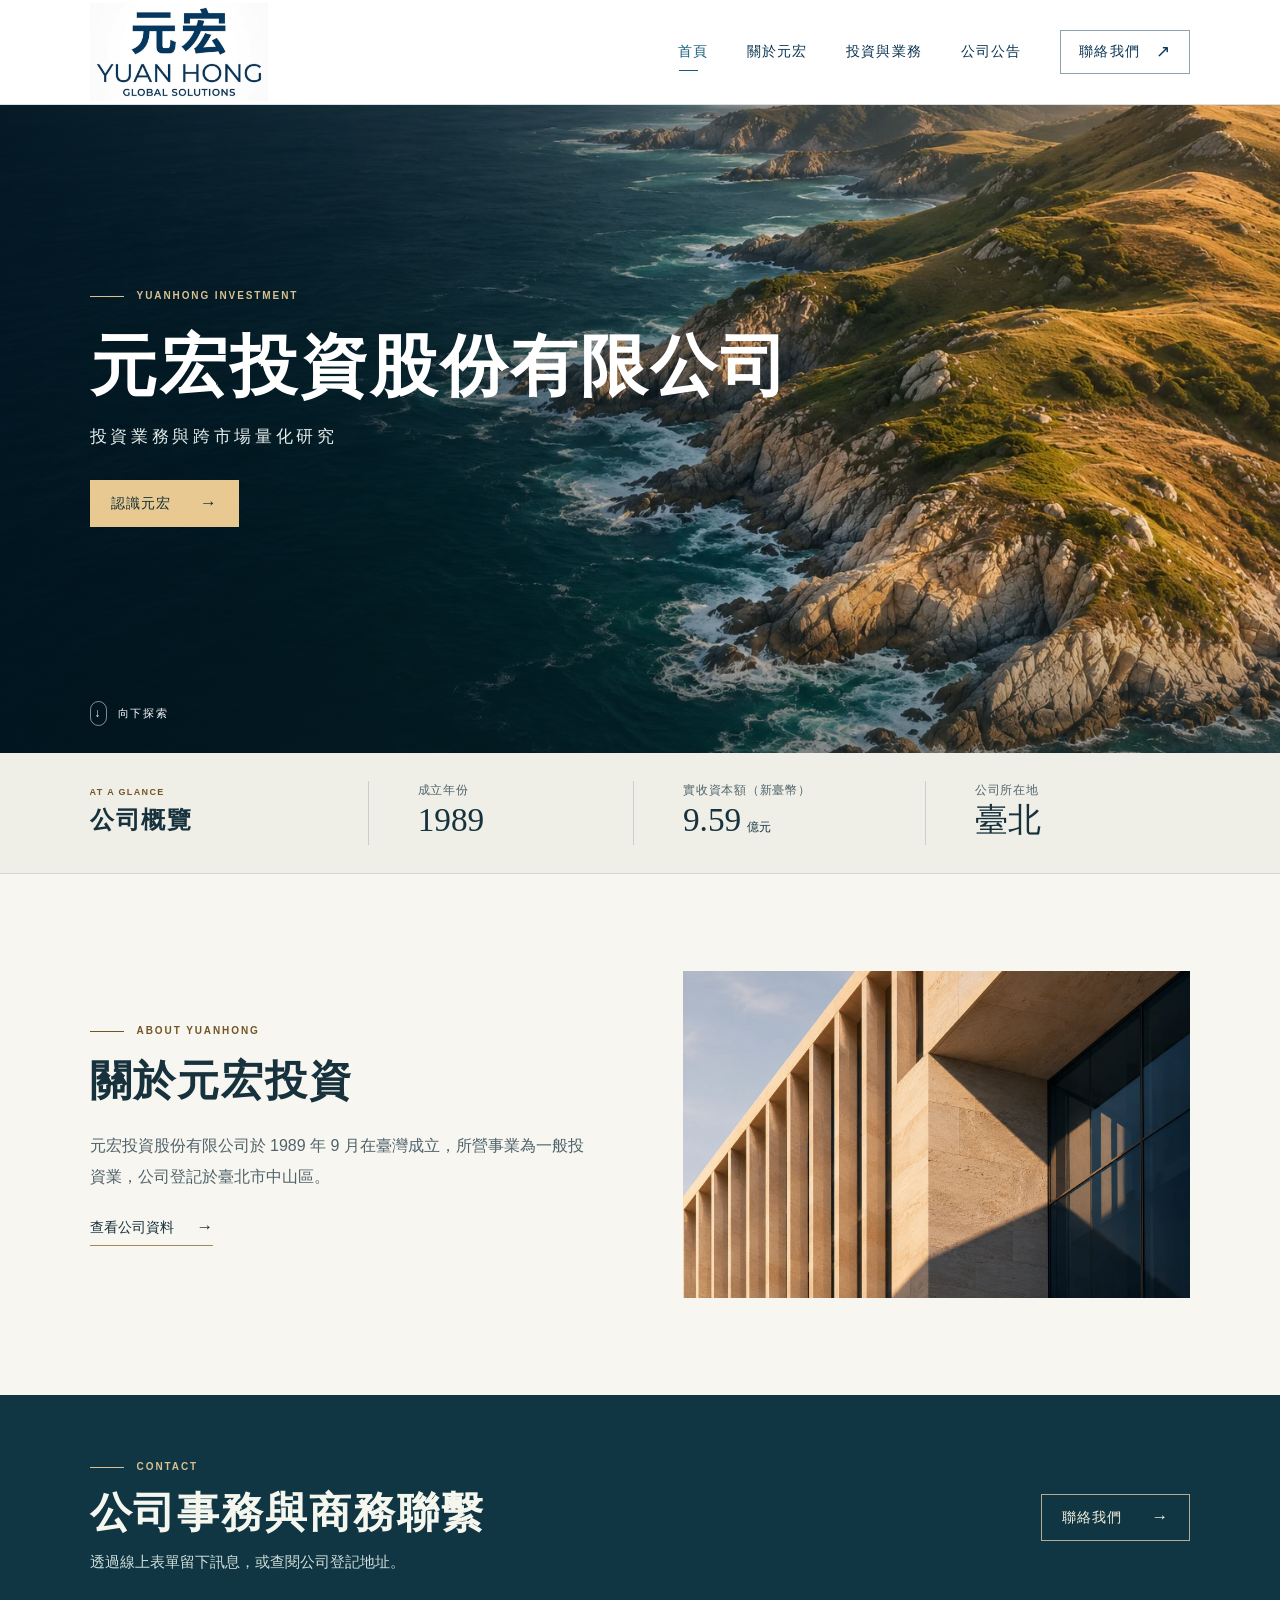
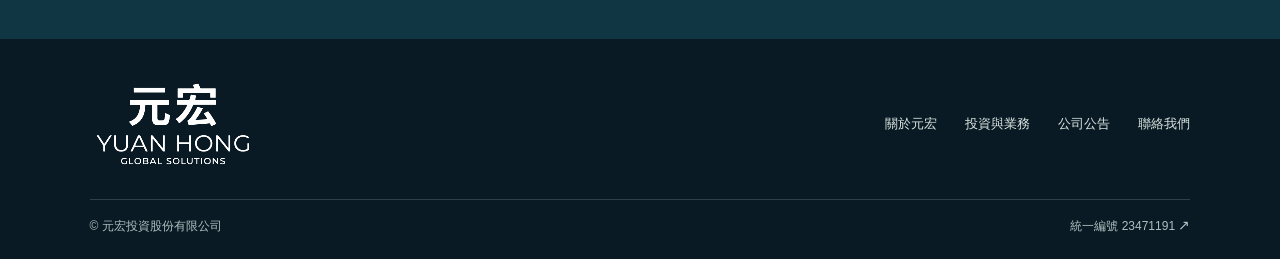
==== commit 2dac8050: "Add company announcements and 11 sourced Taiwan market news briefs" ====
--- a/index.html
+++ b/index.html
@@ -18,6 +18,7 @@
   <nav class="nav" id="main-nav" aria-label="主要導覽"><a class="nav-link" href="index.html" aria-current="page">首頁</a>
 <a class="nav-link" href="about.html">關於元宏</a>
 <a class="nav-link" href="business.html">投資與業務</a>
+<a class="nav-link" href="news.html">公司公告</a>
 <a class="nav-link nav-cta" href="contact.html">聯絡我們<span class="arrow" aria-hidden="true">↗</span></a></nav>
 </div></header>
 <main id="main"><section class="hero">
@@ -37,7 +38,7 @@
 </div></section>
 <section class="banner"><div class="wrap banner-row"><div><div class="eyebrow" lang="en">CONTACT</div><h2>公司事務與商務聯繫</h2><p>透過線上表單留下訊息，或查閱公司登記地址。</p></div><a class="cta outline-btn" href="contact.html#inquiry">聯絡我們<span class="arrow" aria-hidden="true">→</span></a></div></section></main>
 <footer class="footer"><div class="wrap">
-  <div class="footer-top"><a class="brand" href="index.html" aria-label="元宏投資股份首頁"><img class="brand-lockup" src="assets/yuanhong-global-solutions.png" width="642" height="350" alt="元宏 · YUAN HONG · GLOBAL SOLUTIONS"></a><nav class="foot-nav" aria-label="頁尾導覽"><a href="about.html">關於元宏</a><a href="business.html">投資與業務</a><a href="contact.html">聯絡我們</a></nav></div>
+  <div class="footer-top"><a class="brand" href="index.html" aria-label="元宏投資股份首頁"><img class="brand-lockup" src="assets/yuanhong-global-solutions.png" width="642" height="350" alt="元宏 · YUAN HONG · GLOBAL SOLUTIONS"></a><nav class="foot-nav" aria-label="頁尾導覽"><a href="about.html">關於元宏</a><a href="business.html">投資與業務</a><a href="news.html">公司公告</a><a href="contact.html">聯絡我們</a></nav></div>
   <div class="foot-base"><span>© 元宏投資股份有限公司</span><a href="https://findbiz.nat.gov.tw/fts/company/23471191" target="_blank" rel="noopener noreferrer">統一編號 23471191 <span class="arrow" aria-hidden="true">↗</span></a></div>
 </div></footer></body>
 </html>
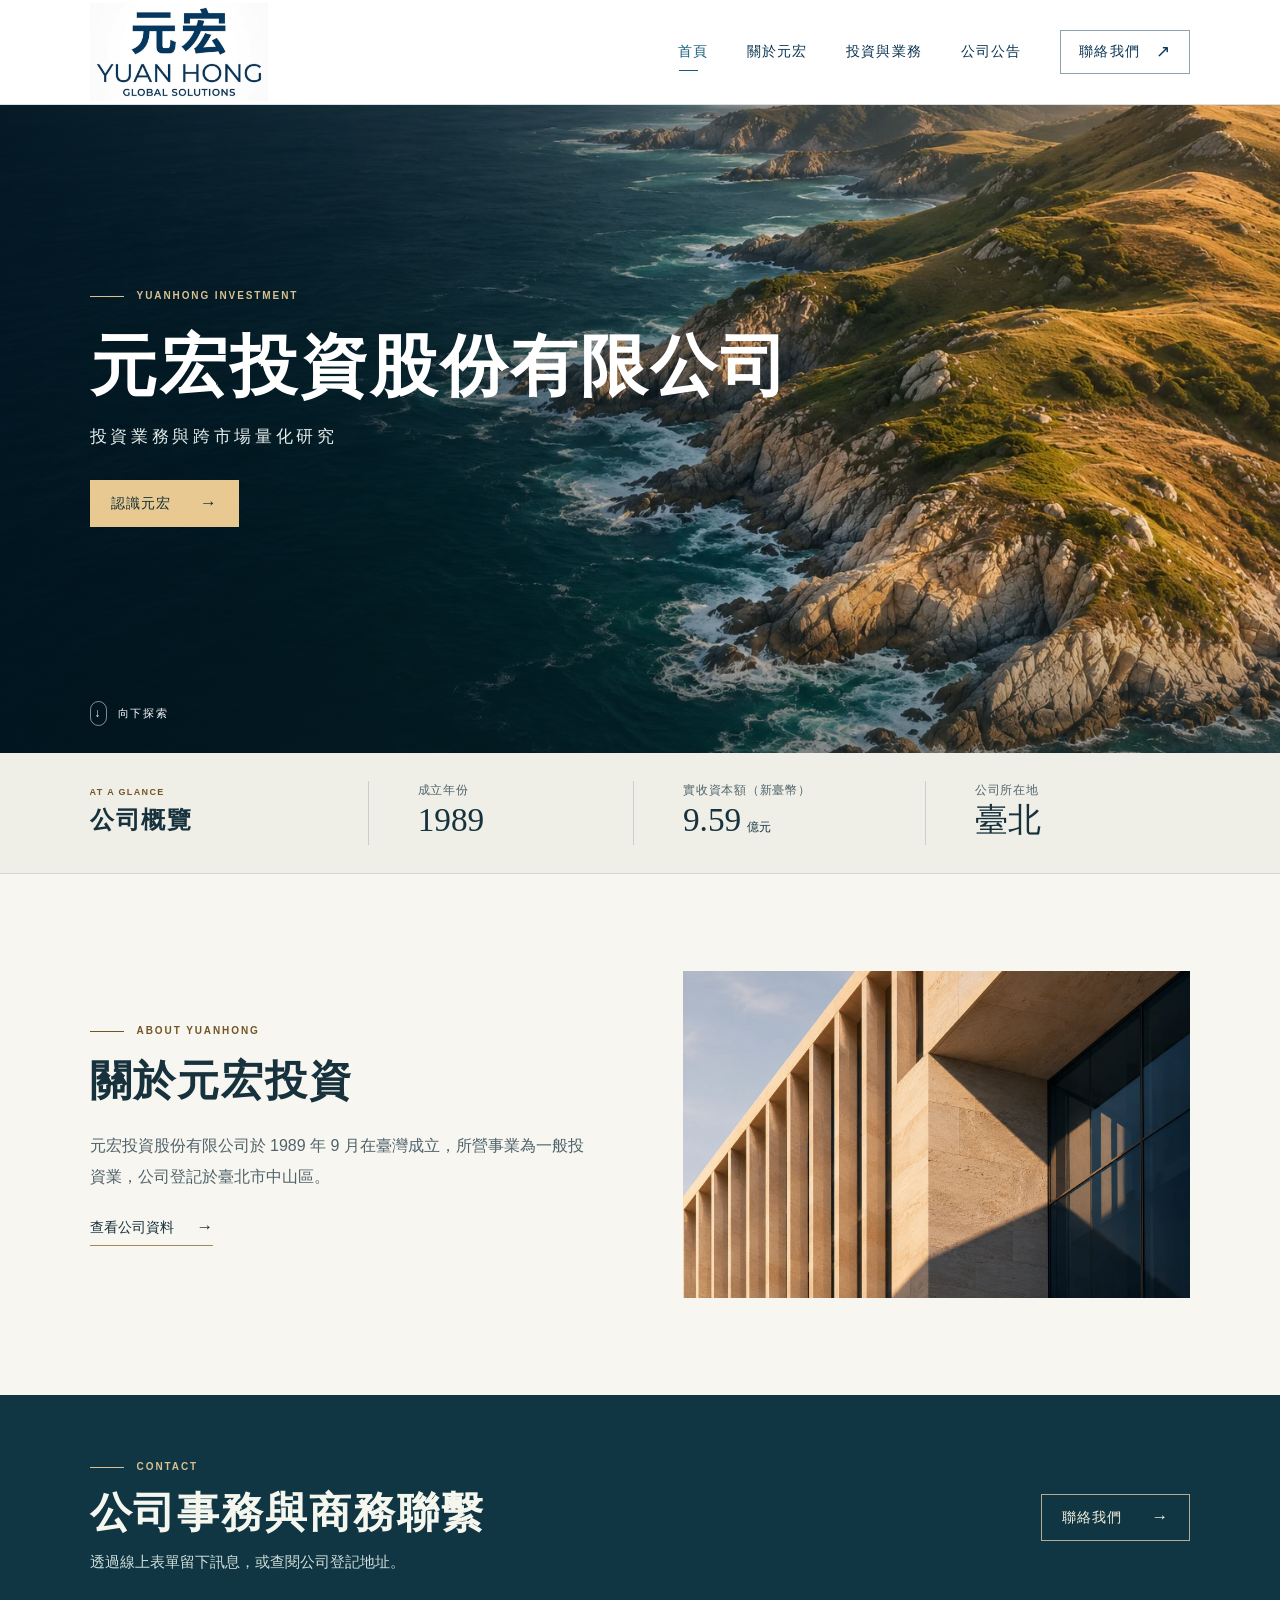
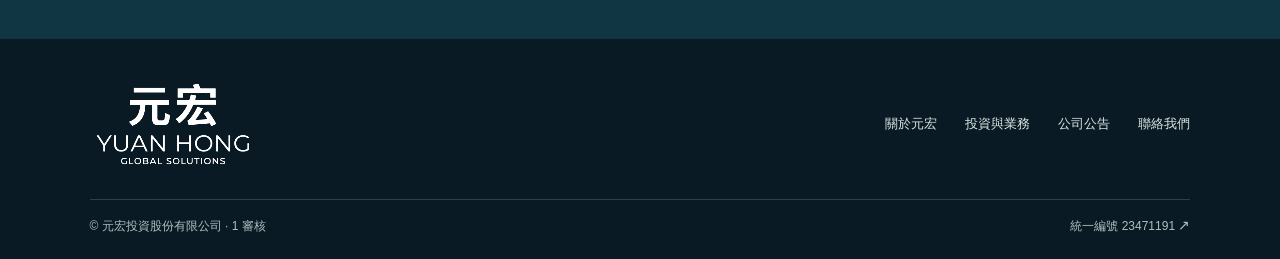
==== commit 5ebb92bc: "Keep the review site at its original URL and publish an independently editable showcase copy" ====
--- a/index.html
+++ b/index.html
@@ -5,7 +5,7 @@
   <meta name="viewport" content="width=device-width, initial-scale=1">
   <meta name="theme-color" content="#091a25">
   <meta name="description" content="元宏投資股份有限公司成立於 1989 年。瀏覽公司介紹、投資業務 與聯絡資料。">
-  <title>元宏投資股份有限公司</title>
+  <title>元宏投資股份有限公司｜1 審核</title>
   <link rel="icon" href="assets/brand.png" type="image/png">
   <link rel="stylesheet" href="assets/style.css">
   <link rel="stylesheet" href="assets/product.css">
@@ -39,6 +39,6 @@
 <section class="banner"><div class="wrap banner-row"><div><div class="eyebrow" lang="en">CONTACT</div><h2>公司事務與商務聯繫</h2><p>透過線上表單留下訊息，或查閱公司登記地址。</p></div><a class="cta outline-btn" href="contact.html#inquiry">聯絡我們<span class="arrow" aria-hidden="true">→</span></a></div></section></main>
 <footer class="footer"><div class="wrap">
   <div class="footer-top"><a class="brand" href="index.html" aria-label="元宏投資股份首頁"><img class="brand-lockup" src="assets/yuanhong-global-solutions.png" width="642" height="350" alt="元宏 · YUAN HONG · GLOBAL SOLUTIONS"></a><nav class="foot-nav" aria-label="頁尾導覽"><a href="about.html">關於元宏</a><a href="business.html">投資與業務</a><a href="news.html">公司公告</a><a href="contact.html">聯絡我們</a></nav></div>
-  <div class="foot-base"><span>© 元宏投資股份有限公司</span><a href="https://findbiz.nat.gov.tw/fts/company/23471191" target="_blank" rel="noopener noreferrer">統一編號 23471191 <span class="arrow" aria-hidden="true">↗</span></a></div>
+  <div class="foot-base"><span>© 元宏投資股份有限公司 · 1 審核</span><a href="https://findbiz.nat.gov.tw/fts/company/23471191" target="_blank" rel="noopener noreferrer">統一編號 23471191 <span class="arrow" aria-hidden="true">↗</span></a></div>
 </div></footer></body>
 </html>
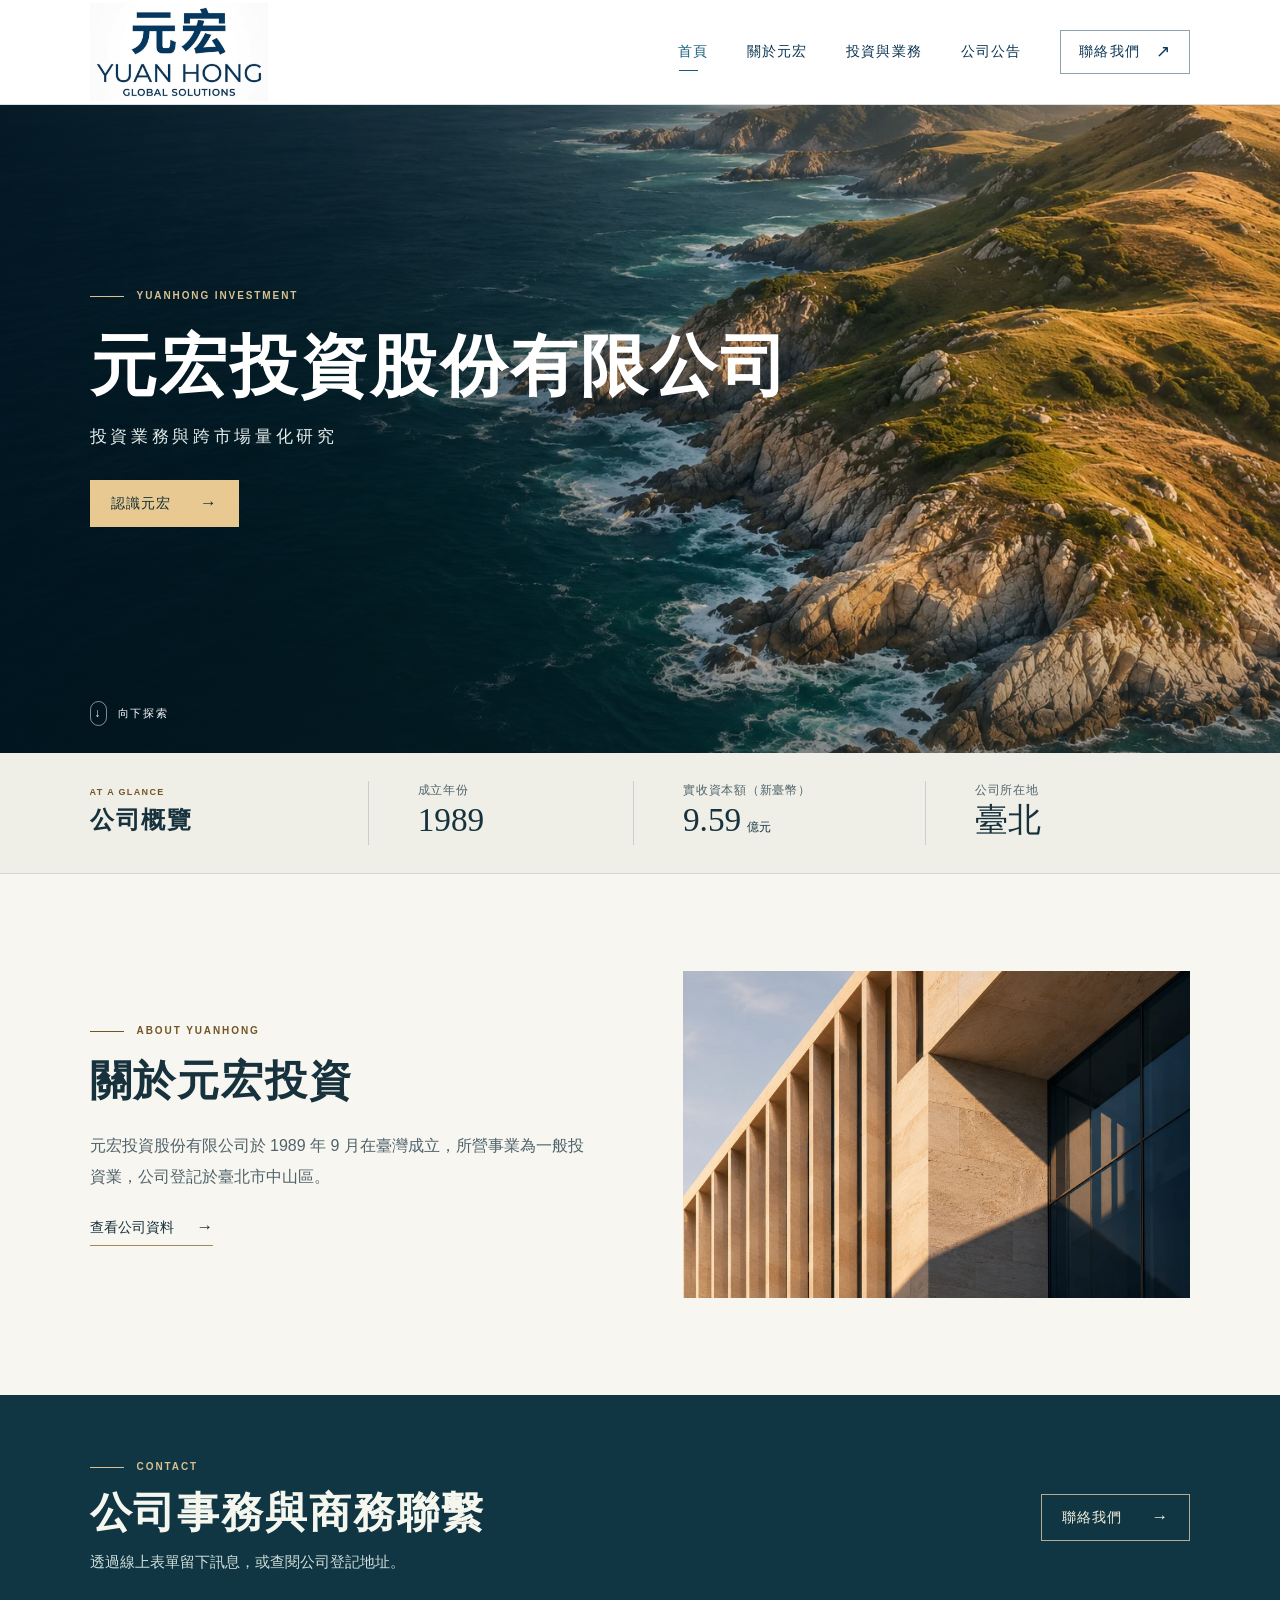
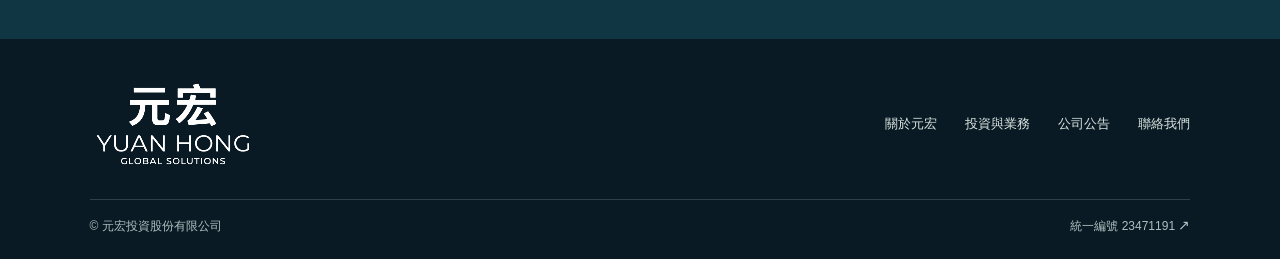
==== commit 325d4d55: "Use public company branding in page titles and footers" ====
--- a/index.html
+++ b/index.html
@@ -5,7 +5,7 @@
   <meta name="viewport" content="width=device-width, initial-scale=1">
   <meta name="theme-color" content="#091a25">
   <meta name="description" content="元宏投資股份有限公司成立於 1989 年。瀏覽公司介紹、投資業務 與聯絡資料。">
-  <title>元宏投資股份有限公司｜1 審核</title>
+  <title>元宏投資股份有限公司</title>
   <link rel="icon" href="assets/brand.png" type="image/png">
   <link rel="stylesheet" href="assets/style.css">
   <link rel="stylesheet" href="assets/product.css">
@@ -39,6 +39,6 @@
 <section class="banner"><div class="wrap banner-row"><div><div class="eyebrow" lang="en">CONTACT</div><h2>公司事務與商務聯繫</h2><p>透過線上表單留下訊息，或查閱公司登記地址。</p></div><a class="cta outline-btn" href="contact.html#inquiry">聯絡我們<span class="arrow" aria-hidden="true">→</span></a></div></section></main>
 <footer class="footer"><div class="wrap">
   <div class="footer-top"><a class="brand" href="index.html" aria-label="元宏投資股份首頁"><img class="brand-lockup" src="assets/yuanhong-global-solutions.png" width="642" height="350" alt="元宏 · YUAN HONG · GLOBAL SOLUTIONS"></a><nav class="foot-nav" aria-label="頁尾導覽"><a href="about.html">關於元宏</a><a href="business.html">投資與業務</a><a href="news.html">公司公告</a><a href="contact.html">聯絡我們</a></nav></div>
-  <div class="foot-base"><span>© 元宏投資股份有限公司 · 1 審核</span><a href="https://findbiz.nat.gov.tw/fts/company/23471191" target="_blank" rel="noopener noreferrer">統一編號 23471191 <span class="arrow" aria-hidden="true">↗</span></a></div>
+  <div class="foot-base"><span>© 元宏投資股份有限公司</span><a href="https://findbiz.nat.gov.tw/fts/company/23471191" target="_blank" rel="noopener noreferrer">統一編號 23471191 <span class="arrow" aria-hidden="true">↗</span></a></div>
 </div></footer></body>
 </html>
